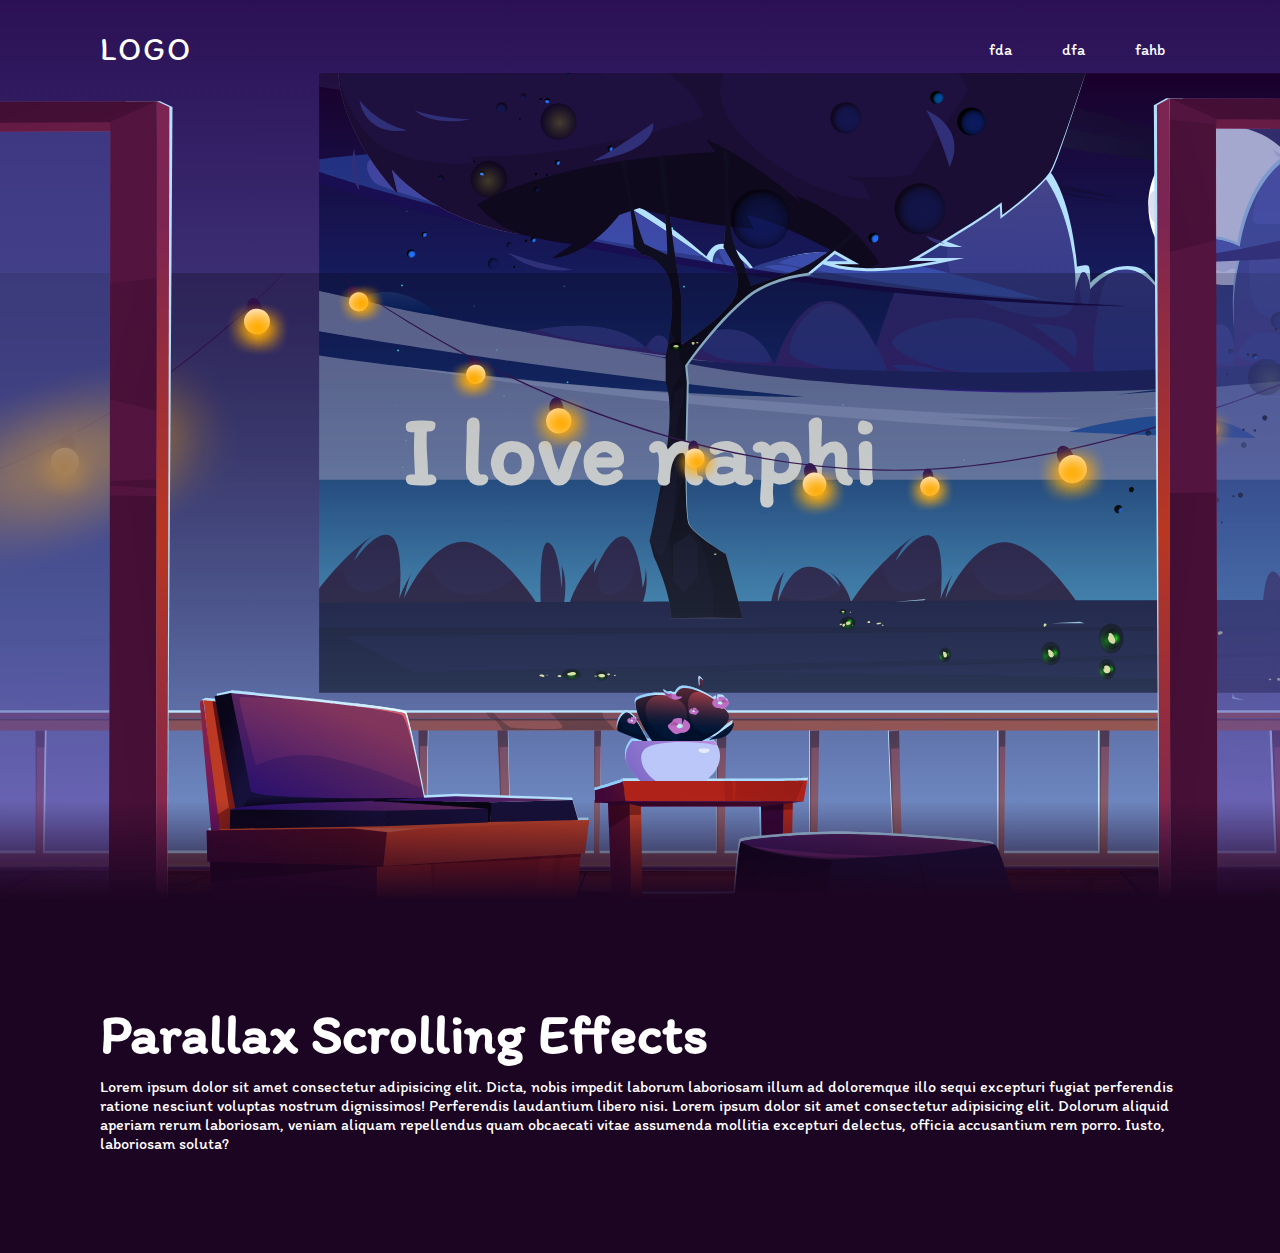
==== heyai.html @ 73dc1f8c "ohhh i for got to commit" ====
<!DOCTYPE html>
<html lang="en">
<head>
    <meta charset="UTF-8">
    <meta name="viewport" content="width=device-width, initial-scale=1.0">
    <link rel="stylesheet" href="style/heeyai.css" type="text/css">
    <title>Document</title>
</head>
<body>
    <header>
        <a href="" class="logo">Logo</a>
        <ul>
            <li><a href="#" class="nav_text">fda</a></li>
            <li><a href="#" class="nav_text">dfa</a></li>
            <li><a href="#" class="nav_text">fahb</a></li>
        </ul>
    </header>
    <section>
        <h2 id="text">I love naphi</h2>
        <img src="Paralax/Floor.svg" id="floor" alt="wait">
        <img src="Paralax/left-door.svg" id="left_door" alt="wait">
        <img src="Paralax/right-door.svg" id="right_door" alt="wait">
    </section>

    <div class="sec">
        <h2>Parallax Scrolling Effects</h2>
        <p>Lorem ipsum dolor sit amet consectetur adipisicing elit. Dicta, 
            nobis impedit laborum laboriosam illum ad doloremque illo sequi 
            excepturi fugiat perferendis ratione nesciunt voluptas nostrum
            dignissimos! Perferendis laudantium libero nisi.
            Lorem ipsum dolor sit amet consectetur adipisicing elit. Dolorum
            aliquid aperiam rerum laboriosam, veniam aliquam repellendus 
            quam obcaecati vitae assumenda mollitia excepturi delectus, 
            officia accusantium rem porro. Iusto, laboriosam soluta?
        </p>
    </div>

    <script>
        let floor = document.getElementById('floor');
        let left_door = document.getElementById('left_door');
        let right_door = document.getElementById('right_door')
        let text = document.getElementById('text');

        window.addEventListener('scroll', function() {
            let value = window.scrollY;
            floor.style.top = value * 0.65 + 'px';
            left_door.style.left = value * -0.55 + 'px';
            right_door.style.left = value * 0.55 + 'px';
            text.style.top = value * 0.60 + 'px';
        })
    </script>
</body>
</html>
---- style/heeyai.css ----
@import url('https://fonts.googleapis.com/css2?family=Itim&display=swap');

* {
    margin: 0;
    padding: 0;
    box-sizing: border-box;
    font-family: "Itim", cursive;
    scroll-behavior: smooth;
}

body {
    min-height: 100vh;
    overflow-x: hidden;
    background: linear-gradient(#2b1055, #7597de);
}
header {
    position: absolute;
    top: 0;
    left: 0;
    width: 100%;
    padding: 30px 100px;
    display: flex;
    justify-content: space-between;
    align-items: center;
}
header .logo {
    color: #fff;
    text-decoration: none;
    font-size: 2em;
    text-transform: uppercase;
    letter-spacing: 2px;
}
header ul {
    display: flex;
    justify-content: center;
    align-items: center;
}
header ul li {
    list-style: none;
    margin-left: 20px;
}
header ul li a {
    text-decoration: none;
    padding: 6px 15px;
    color: #fff;
    border-radius: 20px;
}
header ul li a:hover,
header ul li a.active {
    background: #fff;
    color: #2b1050;
}
section {
    background-image: url(../Paralax/background.svg);

    background-size: cover;
    position: relative;

    width: 100%;
    height: 100vh;

    display: flex;
    justify-content: center;
    align-items: center;
}
section::before {
    content: '';
    position: absolute;
    bottom: 0;
    width: 100%;
    height: 100px;
    background: linear-gradient(to top, #1c0522, transparent);
    z-index: 1000;
}
section img {
    position: absolute;
    top: 0;
    left: 0;
    width: 100%;
    height: 100%;
}

section img#background {
    z-index: 8;
    object-position: center;
    object-fit: cover;
}
section img#floor {
    z-index: 10;
    object-fit: cover;
    margin-top: 200px;
}
section img#right_door {
    z-index: 11;
    object-fit: cover;
}
section img#left_door {
    z-index: 11;
    object-fit: cover;
}
#text {
    position: absolute;
    color: #fff;
    white-space: nowrap;
    font-size: 7.5vw;
    z-index: 9;
}


.sec {
    z-index: 1000;
    position: relative;
    padding: 100px;
    background-color: #1c0522;
}
.sec h2 {
    font-size: 3.5em;
    margin-bottom: 10px;
    color: #fff;
}
.sec p {
    font-size: 1em;
    color: #fff;
}
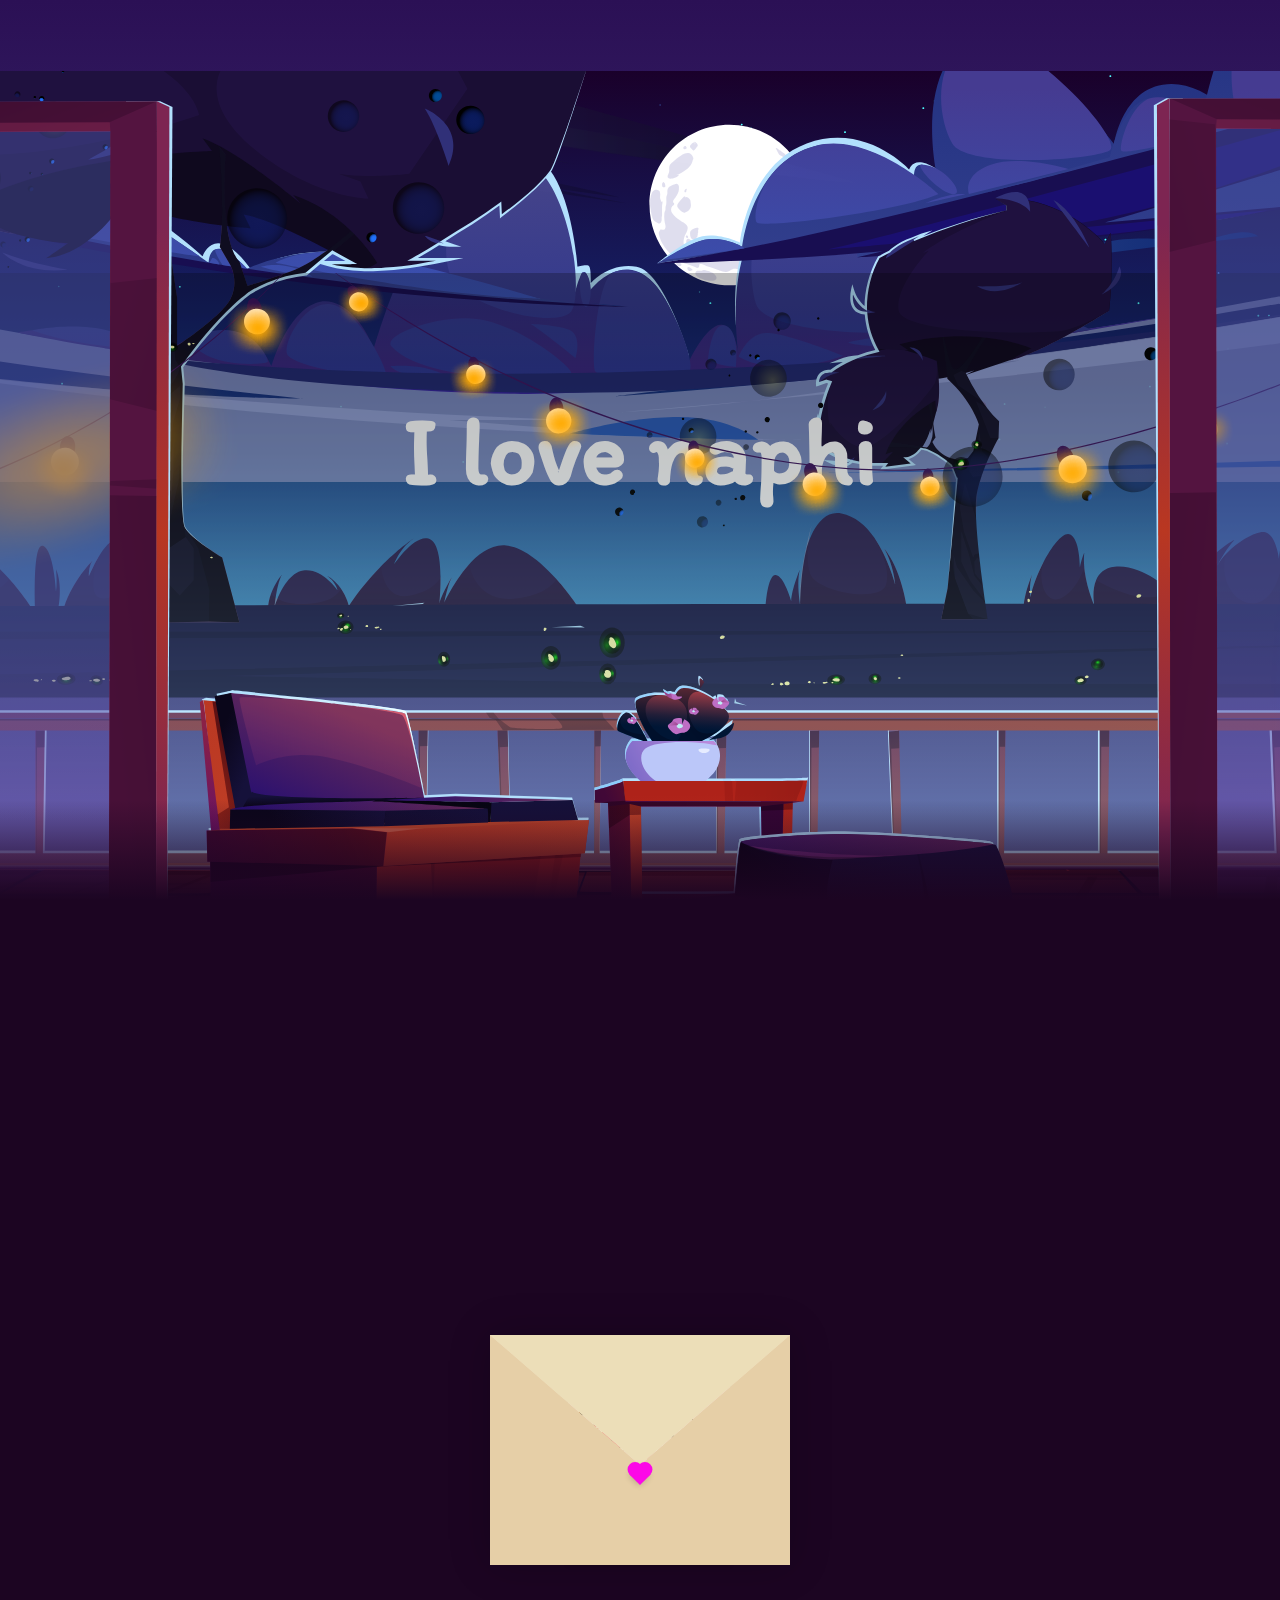
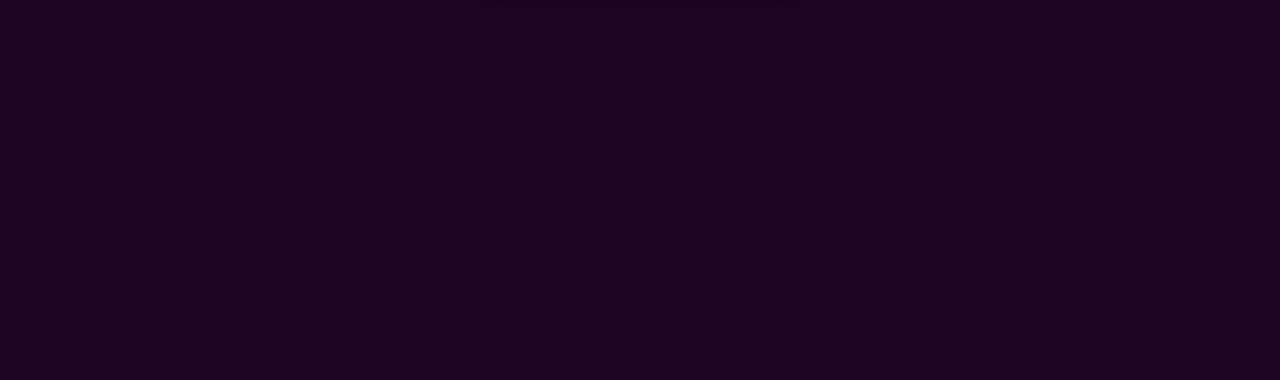
==== commit df9fe247: "last commit until change floor in illustrator" ====
--- a/heyai.html
+++ b/heyai.html
@@ -7,14 +7,6 @@
     <title>Document</title>
 </head>
 <body>
-    <header>
-        <a href="" class="logo">Logo</a>
-        <ul>
-            <li><a href="#" class="nav_text">fda</a></li>
-            <li><a href="#" class="nav_text">dfa</a></li>
-            <li><a href="#" class="nav_text">fahb</a></li>
-        </ul>
-    </header>
     <section>
         <h2 id="text">I love naphi</h2>
         <img src="Paralax/Floor.svg" id="floor" alt="wait">
@@ -23,17 +15,34 @@
     </section>
 
     <div class="sec">
-        <h2>Parallax Scrolling Effects</h2>
-        <p>Lorem ipsum dolor sit amet consectetur adipisicing elit. Dicta, 
-            nobis impedit laborum laboriosam illum ad doloremque illo sequi 
-            excepturi fugiat perferendis ratione nesciunt voluptas nostrum
-            dignissimos! Perferendis laudantium libero nisi.
-            Lorem ipsum dolor sit amet consectetur adipisicing elit. Dolorum
-            aliquid aperiam rerum laboriosam, veniam aliquam repellendus 
-            quam obcaecati vitae assumenda mollitia excepturi delectus, 
-            officia accusantium rem porro. Iusto, laboriosam soluta?
+        <div class="container">
+            <div class="envelope-wrapper">
+                <div class="envelope">
+                    <div class="letter">
+                        <div class="text">
+                            <strong>Dear Naphi</strong>
+                            <p>
+                            สุขสันต์วันวาเลนไทน์
+                            ขอให้มีความสุขมากๆเลย 
+                            อยากเจอนพิมากๆ 
+                            อยากกอดมากกกกก
+                            </p>
+                            <center><p>Love you</p></center>
+                        </div>
+                    </div>
+                </div>
+                <div class="heart"></div>
+            </div>
+        </div>
         </p>
     </div>
+
+    <script>
+        const envelope = document.querySelector('.envelope-wrapper');
+        envelope.addEventListener('click', () => {
+            envelope.classList.toggle('flap');
+        })
+    </script>
 
     <script>
         let floor = document.getElementById('floor');
--- a/style/heeyai.css
+++ b/style/heeyai.css
@@ -12,57 +12,27 @@
     min-height: 100vh;
     overflow-x: hidden;
     background: linear-gradient(#2b1055, #7597de);
-}
-header {
-    position: absolute;
-    top: 0;
-    left: 0;
-    width: 100%;
-    padding: 30px 100px;
+    margin: 0;
+    padding: 0;
+    box-sizing: border-box;
     display: flex;
-    justify-content: space-between;
     align-items: center;
-}
-header .logo {
-    color: #fff;
-    text-decoration: none;
-    font-size: 2em;
-    text-transform: uppercase;
-    letter-spacing: 2px;
-}
-header ul {
+    justify-content: center;
+    flex-direction: column;
+}
+section {
+    background-image: url(../Paralax/background.svg);
+    background-size: 180%;
+    height: auto;
+    background-position: 50% 30%;
+    object-fit: fill;
+    position: relative;
+    width: 100%;
+    height: 100vh;
     display: flex;
     justify-content: center;
     align-items: center;
 }
-header ul li {
-    list-style: none;
-    margin-left: 20px;
-}
-header ul li a {
-    text-decoration: none;
-    padding: 6px 15px;
-    color: #fff;
-    border-radius: 20px;
-}
-header ul li a:hover,
-header ul li a.active {
-    background: #fff;
-    color: #2b1050;
-}
-section {
-    background-image: url(../Paralax/background.svg);
-
-    background-size: cover;
-    position: relative;
-
-    width: 100%;
-    height: 100vh;
-
-    display: flex;
-    justify-content: center;
-    align-items: center;
-}
 section::before {
     content: '';
     position: absolute;
@@ -78,17 +48,12 @@
     left: 0;
     width: 100%;
     height: 100%;
-}
-
-section img#background {
-    z-index: 8;
-    object-position: center;
-    object-fit: cover;
 }
 section img#floor {
     z-index: 10;
     object-fit: cover;
     margin-top: 200px;
+    position: 50% 50%;
 }
 section img#right_door {
     z-index: 11;
@@ -108,7 +73,9 @@
 
 
 .sec {
-    z-index: 1000;
+    z-index: 999;
+    width: 100%;
+    height: 120vh;
     position: relative;
     padding: 100px;
     background-color: #1c0522;
@@ -121,4 +88,116 @@
 .sec p {
     font-size: 1em;
     color: #fff;
-}+}
+
+
+:root{
+    --primary: #fff;
+    --bg-color: rgb(5, 53, 61);
+    --bg-envelope-color: #f5edd1;
+    --envelope-tab: #ecdeb8;
+    --envelope-cover: #e6cfa7;
+    --shadow-color: rgba(0, 0, 0, 0.2);
+    --txt-color: #000000;
+    --heart-color: rgb(252, 8, 231);
+  }
+
+
+/* ---------------------------------------------------- */
+
+  .container {
+    height: 100vh;
+    display: grid;
+    place-items: center;
+  }
+  .container > .envelope-wrapper {
+    background: var(--bg-envelope-color);
+    box-shadow: 0 0 40px var(--shadow-color);
+  }
+  .envelope-wrapper > .envelope {
+    position: relative;
+    width: 300px;
+    height: 230px;
+  }
+  .envelope-wrapper > .envelope::before {
+    content: "";
+    position: absolute;
+    top: 0;
+    z-index: 2;
+    border-top: 130px solid var(--envelope-tab);
+    border-right: 150px solid transparent;
+    border-left: 150px solid transparent;
+    transform-origin: top;
+    transition: all 0.5s ease-in-out 0.7s;
+  }
+  .envelope-wrapper > .envelope::after {
+    content: "";
+    position: absolute;
+    z-index: 2;
+    width: 0px;
+    height: 0px;
+    border-top: 130px solid transparent;
+    border-right: 150px solid var(--envelope-cover);
+    border-bottom: 100px solid var(--envelope-cover);
+    border-left: 150px solid var(--envelope-cover);
+  }
+  .envelope > .letter {
+    background-image: url(../img/letter-background.jpg);
+    position: absolute;
+    right: 20%;
+    bottom: 0;
+    width: 54%;
+    height: 80%;
+    text-align: center;
+    transition: all 1s ease-in-out;
+    box-shadow: 0 0 5px var(--shadow-color);
+    padding: 20px 10px;
+  }
+  .envelope > .letter > .text {
+    font-family: "Itim", cursive;
+    font-weight: 500;
+    color: var(--txt-color);
+    text-align: left;
+    font-size: 15px;
+  }
+  .heart {
+    position: absolute;
+    top: 570px;
+    left: 50%;
+    width: 15px;
+    height: 15px;
+    background: var(--heart-color);
+    z-index: 4;
+    transform: translate(-50%, -20%) rotate(45deg);
+    transition: transform 0.5s ease-in-out 1s;
+    box-shadow: 0 1px 6px var(--shadow-color);
+    cursor: pointer;
+  }
+  .heart:before, 
+  .heart:after {
+    content: "";
+    position: absolute;
+    width: 15px;
+    height: 15px;
+    background-color: var(--heart-color);
+    border-radius: 50%;
+  }
+  .heart:before {
+    top: -7.5px;
+  }
+  .heart:after {
+    right: 7.5px;
+  }
+  .flap > .envelope:before {
+    transform: rotateX(180deg);
+    z-index: 0;
+  }
+  .flap > .envelope > .letter {
+    bottom: 100px;
+    transform: scale(1.5);
+    transition-delay: 1s;
+  }
+  .flap > .heart {
+    transform: rotate(90deg);
+    transition-delay: 0.4s;
+  }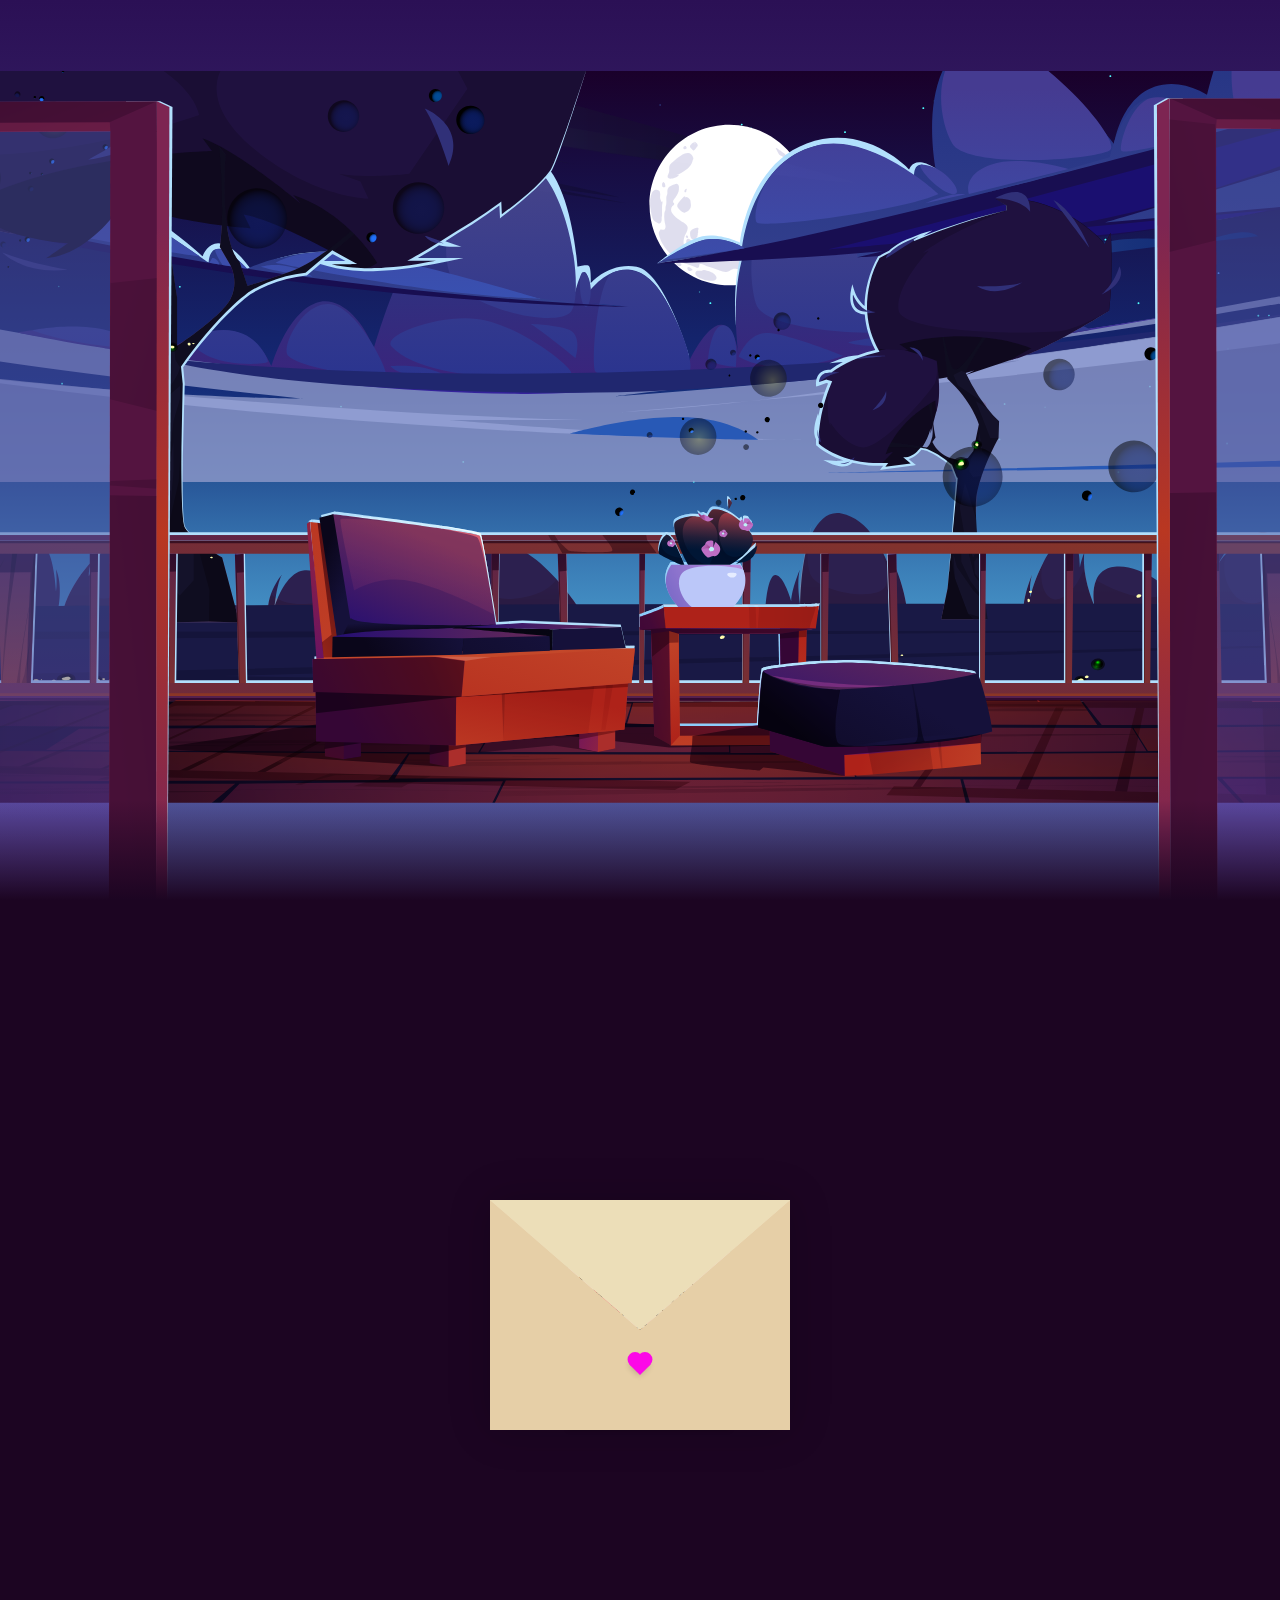
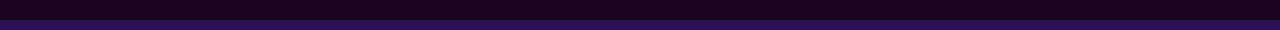
==== commit f1ee23d8: "finish" ====
--- a/heyai.html
+++ b/heyai.html
@@ -24,8 +24,7 @@
                             <p>
                             สุขสันต์วันวาเลนไทน์
                             ขอให้มีความสุขมากๆเลย 
-                            อยากเจอนพิมากๆ 
-                            อยากกอดมากกกกก
+                            อยากเจอนพิมากๆ
                             </p>
                             <center><p>Love you</p></center>
                         </div>
@@ -48,14 +47,12 @@
         let floor = document.getElementById('floor');
         let left_door = document.getElementById('left_door');
         let right_door = document.getElementById('right_door')
-        let text = document.getElementById('text');
 
         window.addEventListener('scroll', function() {
             let value = window.scrollY;
             floor.style.top = value * 0.65 + 'px';
             left_door.style.left = value * -0.55 + 'px';
             right_door.style.left = value * 0.55 + 'px';
-            text.style.top = value * 0.60 + 'px';
         })
     </script>
 </body>
--- a/style/heeyai.css
+++ b/style/heeyai.css
@@ -23,6 +23,7 @@
 section {
     background-image: url(../Paralax/background.svg);
     background-size: 180%;
+    background-repeat: no-repeat;
     height: auto;
     background-position: 50% 30%;
     object-fit: fill;
@@ -52,8 +53,9 @@
 section img#floor {
     z-index: 10;
     object-fit: cover;
-    margin-top: 200px;
-    position: 50% 50%;
+    width: 150%;
+    padding-top: 7%;
+    left: -22%;
 }
 section img#right_door {
     z-index: 11;
@@ -68,6 +70,7 @@
     color: #fff;
     white-space: nowrap;
     font-size: 7.5vw;
+    padding-top: 40%;
     z-index: 9;
 }
 
@@ -75,7 +78,7 @@
 .sec {
     z-index: 999;
     width: 100%;
-    height: 120vh;
+    height: 80vh;
     position: relative;
     padding: 100px;
     background-color: #1c0522;
@@ -85,10 +88,7 @@
     margin-bottom: 10px;
     color: #fff;
 }
-.sec p {
-    font-size: 1em;
-    color: #fff;
-}
+
 
 
 :root{
@@ -106,7 +106,7 @@
 /* ---------------------------------------------------- */
 
   .container {
-    height: 100vh;
+    height: 70vh;
     display: grid;
     place-items: center;
   }
@@ -162,7 +162,7 @@
   }
   .heart {
     position: absolute;
-    top: 570px;
+    top: 460px;
     left: 50%;
     width: 15px;
     height: 15px;
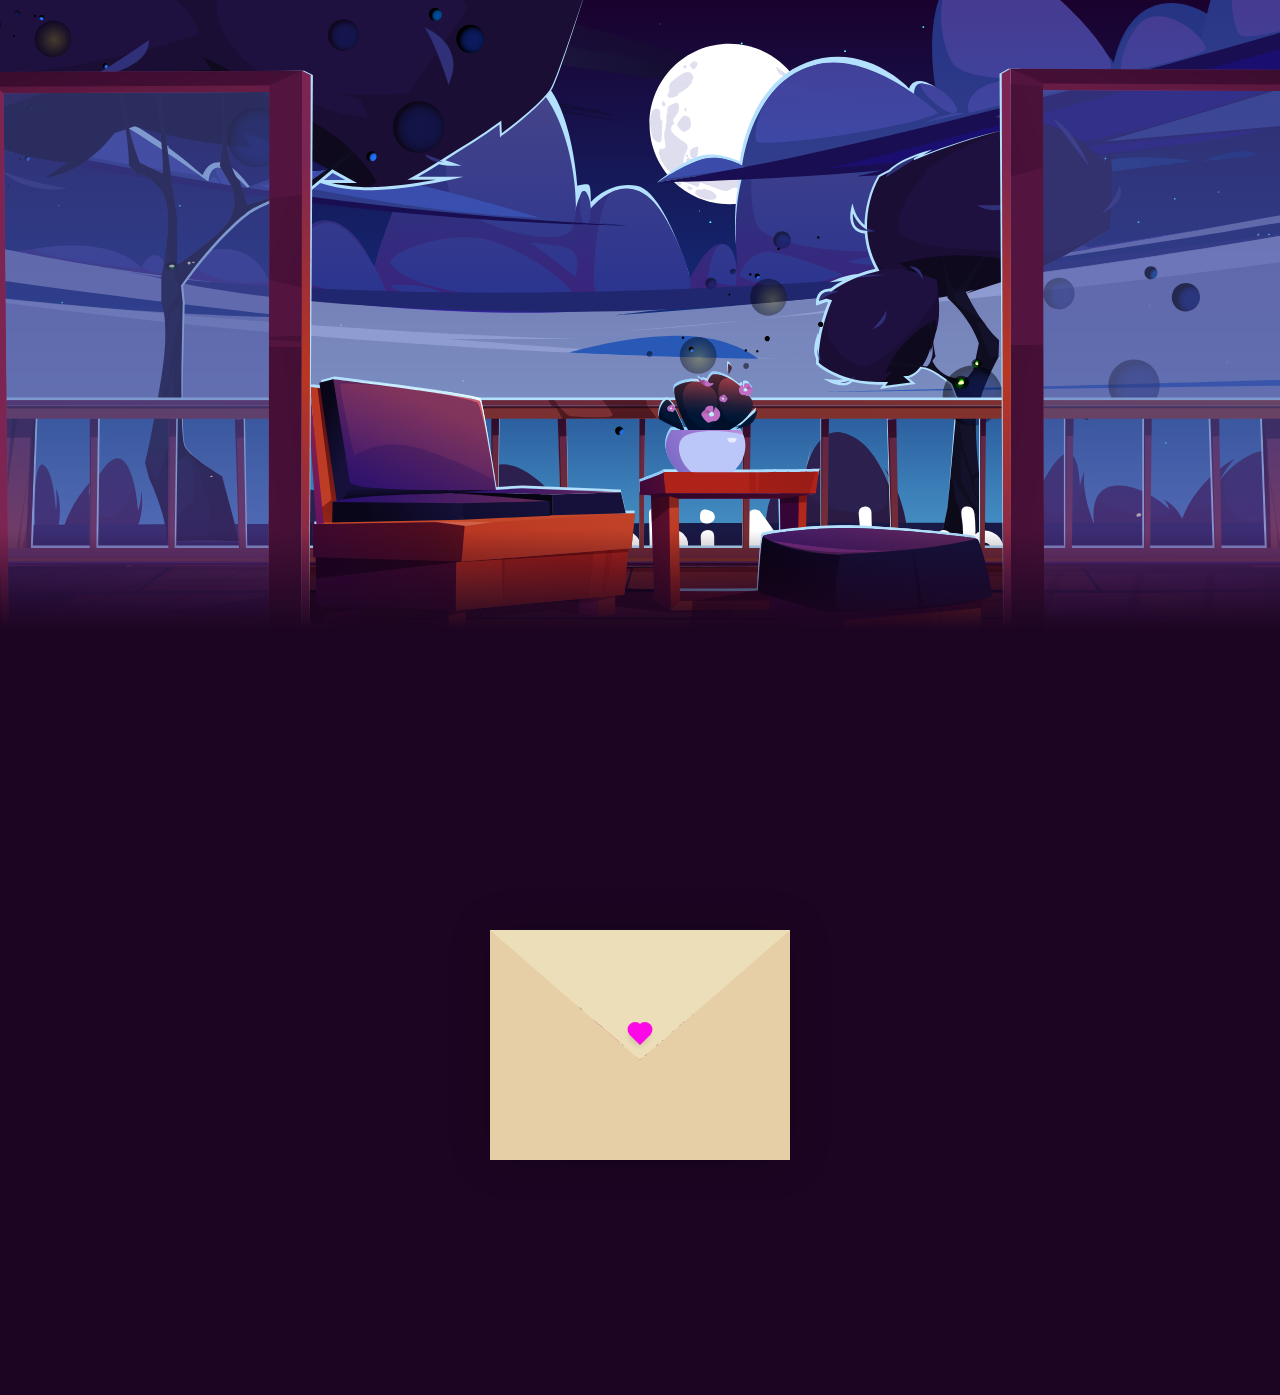
==== commit b158c1f7: "finish again" ====
--- a/heyai.html
+++ b/heyai.html
@@ -8,7 +8,7 @@
 </head>
 <body>
     <section>
-        <h2 id="text">I love naphi</h2>
+        <h2 id="text">Love Naphi Nakub</h2>
         <img src="Paralax/Floor.svg" id="floor" alt="wait">
         <img src="Paralax/left-door.svg" id="left_door" alt="wait">
         <img src="Paralax/right-door.svg" id="right_door" alt="wait">
--- a/style/heeyai.css
+++ b/style/heeyai.css
@@ -9,7 +9,7 @@
 }
 
 body {
-    min-height: 100vh;
+    min-height: 100%;
     overflow-x: hidden;
     background: linear-gradient(#2b1055, #7597de);
     margin: 0;
@@ -29,7 +29,7 @@
     object-fit: fill;
     position: relative;
     width: 100%;
-    height: 100vh;
+    height: 70vh;
     display: flex;
     justify-content: center;
     align-items: center;
@@ -70,7 +70,7 @@
     color: #fff;
     white-space: nowrap;
     font-size: 7.5vw;
-    padding-top: 40%;
+    padding-top: 35%;
     z-index: 9;
 }
 
@@ -78,7 +78,7 @@
 .sec {
     z-index: 999;
     width: 100%;
-    height: 80vh;
+    height: 85vh;
     position: relative;
     padding: 100px;
     background-color: #1c0522;
@@ -162,7 +162,7 @@
   }
   .heart {
     position: absolute;
-    top: 460px;
+    top: 400px;
     left: 50%;
     width: 15px;
     height: 15px;
